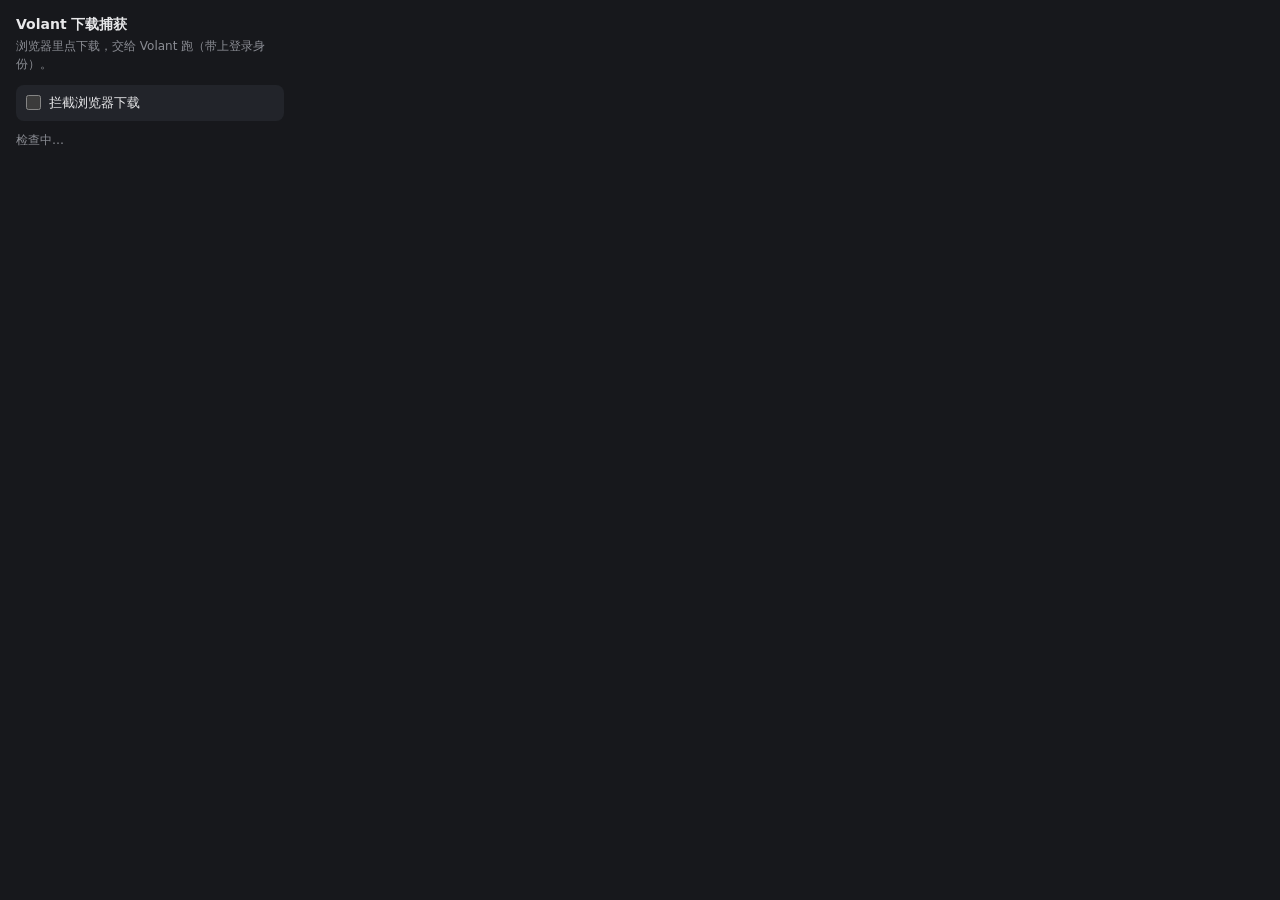
==== extension/popup.html @ 0ef4de4d "chore: import Volant baseline before GPUI migration" ====
<!doctype html>
<html lang="zh-CN">
  <head>
    <meta charset="utf-8" />
    <style>
      :root { color-scheme: dark; }
      body {
        margin: 0;
        padding: 14px 16px;
        width: 268px;
        background: #17181c;
        color: #e8e8ea;
        font: 13px/1.5 "Segoe UI", system-ui, sans-serif;
      }
      h1 { margin: 0 0 2px; font-size: 14px; font-weight: 600; }
      .sub { color: #8b8d94; font-size: 12px; margin-bottom: 12px; }
      label {
        display: flex; align-items: center; gap: 8px;
        padding: 8px 10px; border-radius: 8px; background: #22242a;
        cursor: pointer; user-select: none;
      }
      input { accent-color: #5b8cff; width: 15px; height: 15px; margin: 0; }
      #state { margin-top: 10px; font-size: 12px; color: #8b8d94; }
      .bad { color: #ff8f6b; }
      code { background: #22242a; padding: 1px 4px; border-radius: 4px; }
    </style>
  </head>
  <body>
    <h1>Volant 下载捕获</h1>
    <div class="sub">浏览器里点下载，交给 Volant 跑（带上登录身份）。</div>
    <label>
      <input id="on" type="checkbox" />
      <span>拦截浏览器下载</span>
    </label>
    <div id="state">检查中…</div>
    <script src="popup.js"></script>
  </body>
</html>
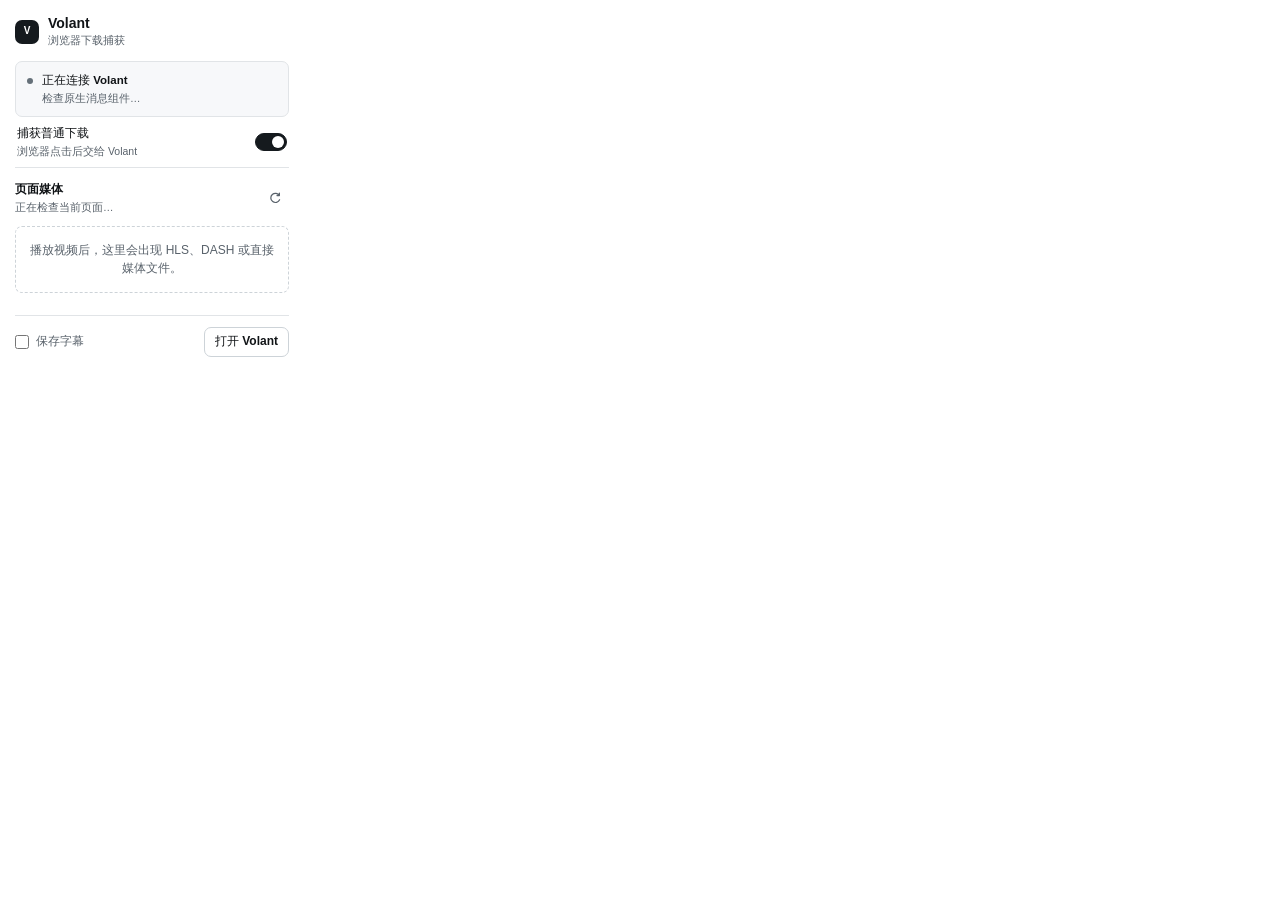
==== commit f933a736: "feat: complete GPUI redesign and download workflows" ====
--- a/extension/popup.html
+++ b/extension/popup.html
@@ -2,37 +2,68 @@
 <html lang="zh-CN">
   <head>
     <meta charset="utf-8" />
-    <style>
-      :root { color-scheme: dark; }
-      body {
-        margin: 0;
-        padding: 14px 16px;
-        width: 268px;
-        background: #17181c;
-        color: #e8e8ea;
-        font: 13px/1.5 "Segoe UI", system-ui, sans-serif;
-      }
-      h1 { margin: 0 0 2px; font-size: 14px; font-weight: 600; }
-      .sub { color: #8b8d94; font-size: 12px; margin-bottom: 12px; }
-      label {
-        display: flex; align-items: center; gap: 8px;
-        padding: 8px 10px; border-radius: 8px; background: #22242a;
-        cursor: pointer; user-select: none;
-      }
-      input { accent-color: #5b8cff; width: 15px; height: 15px; margin: 0; }
-      #state { margin-top: 10px; font-size: 12px; color: #8b8d94; }
-      .bad { color: #ff8f6b; }
-      code { background: #22242a; padding: 1px 4px; border-radius: 4px; }
-    </style>
+    <meta name="viewport" content="width=device-width, initial-scale=1" />
+    <title>Volant 下载捕获</title>
+    <link rel="stylesheet" href="popup.css" />
   </head>
   <body>
-    <h1>Volant 下载捕获</h1>
-    <div class="sub">浏览器里点下载，交给 Volant 跑（带上登录身份）。</div>
-    <label>
-      <input id="on" type="checkbox" />
-      <span>拦截浏览器下载</span>
-    </label>
-    <div id="state">检查中…</div>
+    <main class="popup">
+      <header class="header">
+        <div class="brand">
+          <span class="mark" aria-hidden="true">V</span>
+          <div>
+            <h1>Volant</h1>
+            <p>浏览器下载捕获</p>
+          </div>
+        </div>
+        <span id="version" class="version"></span>
+      </header>
+
+      <section id="status" class="status" aria-live="polite">
+        <span class="dot" aria-hidden="true"></span>
+        <span class="status-copy">
+          <strong id="status-title">正在连接 Volant</strong>
+          <span id="status-detail">检查原生消息组件…</span>
+        </span>
+      </section>
+
+      <label class="capture-row">
+        <span>
+          <strong>捕获普通下载</strong>
+          <small>浏览器点击后交给 Volant</small>
+        </span>
+        <input id="capture" type="checkbox" role="switch" checked />
+      </label>
+
+      <section class="media">
+        <div class="section-head">
+          <div>
+            <h2>页面媒体</h2>
+            <p id="media-summary">正在检查当前页面…</p>
+          </div>
+          <button id="refresh" class="icon-button" type="button" aria-label="刷新页面媒体" title="刷新">
+            <svg viewBox="0 0 16 16" aria-hidden="true">
+              <path d="M13 5.25V2.5m0 2.75H10.25M13 5.25A5.25 5.25 0 1 0 13.25 10"
+                fill="none" stroke="currentColor" stroke-width="1.4"
+                stroke-linecap="round" stroke-linejoin="round"/>
+            </svg>
+          </button>
+        </div>
+        <div id="media-empty" class="empty">
+          播放视频后，这里会出现 HLS、DASH 或直接媒体文件。
+        </div>
+        <ul id="media-list" aria-label="当前页面媒体"></ul>
+        <p id="media-feedback" class="feedback" aria-live="polite" hidden></p>
+      </section>
+
+      <footer class="footer">
+        <label class="subtitles">
+          <input id="subtitles" type="checkbox" />
+          保存字幕
+        </label>
+        <button id="open-app" class="secondary" type="button">打开 Volant</button>
+      </footer>
+    </main>
     <script src="popup.js"></script>
   </body>
 </html>
--- a/extension/popup.css
+++ b/extension/popup.css
@@ -0,0 +1,407 @@
+/* Volant's browser popup uses the Current semantic surface, not a separate theme. */
+:root {
+  color-scheme: light dark;
+  --paper: #ffffff;
+  --subtle: #f7f8fa;
+  --sunken: #f3f5f7;
+  --hover: #f2f4f6;
+  --ink: #111417;
+  --muted: #59626b;
+  --faint: #657079;
+  --rule: #e1e4e7;
+  --strong: #cdd3d8;
+  --current: #2f6bff;
+  --current-soft: #edf2ff;
+  --action: #151a1e;
+  --action-ink: #ffffff;
+  --success: #16765a;
+  --danger: #b3423d;
+  --warning: #94621c;
+  --shadow: 0 18px 52px rgba(14, 19, 24, .16), 0 2px 8px rgba(14, 19, 24, .08);
+}
+
+@media (prefers-color-scheme: dark) {
+  :root {
+    --paper: #15191f;
+    --subtle: #12161b;
+    --sunken: #171c22;
+    --hover: #1b2128;
+    --ink: #edf1f5;
+    --muted: #a2acb6;
+    --faint: #87929c;
+    --rule: #222830;
+    --strong: #34404c;
+    --current: #7299ff;
+    --current-soft: #202832;
+    --action: #7299ff;
+    --action-ink: #0d1422;
+    --success: #52d3a3;
+    --danger: #ff8078;
+    --warning: #e3a94f;
+    --shadow: 0 18px 52px rgba(0, 0, 0, .4), 0 2px 8px rgba(0, 0, 0, .24);
+  }
+}
+
+*,
+*::before,
+*::after {
+  box-sizing: border-box;
+}
+
+html,
+body {
+  margin: 0;
+  width: 304px;
+  min-height: 240px;
+  background: var(--paper);
+  color: var(--ink);
+}
+
+body {
+  font: 400 12px/1.45 "Segoe UI Variable Text", "Segoe UI", "Microsoft YaHei UI", sans-serif;
+}
+
+button,
+input {
+  font: inherit;
+}
+
+button {
+  color: inherit;
+}
+
+.popup {
+  padding: 15px 15px 13px;
+}
+
+.header {
+  display: flex;
+  align-items: flex-start;
+  justify-content: space-between;
+  gap: 12px;
+}
+
+.brand {
+  display: flex;
+  align-items: center;
+  gap: 9px;
+}
+
+.mark {
+  display: grid;
+  place-items: center;
+  width: 24px;
+  height: 24px;
+  border-radius: 7px;
+  background: var(--action);
+  color: var(--action-ink);
+  font-size: 10px;
+  font-weight: 800;
+  letter-spacing: -.02em;
+}
+
+h1,
+h2,
+p {
+  margin: 0;
+}
+
+h1 {
+  font-size: 14px;
+  font-weight: 630;
+  line-height: 1.2;
+}
+
+.brand p {
+  margin-top: 1px;
+  color: var(--muted);
+  font-size: 10.5px;
+}
+
+.version {
+  padding-top: 2px;
+  color: var(--faint);
+  font: 400 10px/1.2 "Cascadia Mono", Consolas, monospace;
+  font-variant-numeric: tabular-nums;
+}
+
+.status {
+  display: flex;
+  align-items: flex-start;
+  gap: 9px;
+  margin-top: 13px;
+  padding: 10px 11px;
+  border: 1px solid var(--rule);
+  border-radius: 7px;
+  background: var(--subtle);
+}
+
+.dot {
+  width: 6px;
+  height: 6px;
+  margin-top: 6px;
+  border-radius: 50%;
+  background: var(--faint);
+  flex: none;
+}
+
+.status[data-kind="ok"] .dot { background: var(--success); }
+.status[data-kind="bad"] .dot { background: var(--danger); }
+.status[data-kind="warn"] .dot { background: var(--warning); }
+
+.status-copy {
+  display: grid;
+  gap: 2px;
+  min-width: 0;
+}
+
+.status-copy strong {
+  font-size: 11.5px;
+  font-weight: 580;
+}
+
+.status-copy span {
+  overflow: hidden;
+  color: var(--muted);
+  font-size: 10.5px;
+  text-overflow: ellipsis;
+  white-space: nowrap;
+}
+
+.capture-row {
+  display: flex;
+  align-items: center;
+  justify-content: space-between;
+  gap: 14px;
+  min-height: 51px;
+  padding: 7px 2px;
+  border-bottom: 1px solid var(--rule);
+  cursor: pointer;
+}
+
+.capture-row > span {
+  display: grid;
+  gap: 2px;
+}
+
+.capture-row strong {
+  font-size: 11.5px;
+  font-weight: 560;
+}
+
+.capture-row small {
+  color: var(--muted);
+  font-size: 10.5px;
+}
+
+input[type="checkbox"][role="switch"] {
+  appearance: none;
+  position: relative;
+  width: 32px;
+  height: 18px;
+  margin: 0;
+  border: 1px solid var(--strong);
+  border-radius: 999px;
+  background: var(--sunken);
+  cursor: pointer;
+  transition: background 160ms ease-out, border-color 160ms ease-out;
+}
+
+input[type="checkbox"][role="switch"]::after {
+  content: "";
+  position: absolute;
+  top: 2px;
+  left: 2px;
+  width: 12px;
+  height: 12px;
+  border-radius: 50%;
+  background: var(--paper);
+  box-shadow: 0 1px 2px rgba(0, 0, 0, .18);
+  transition: transform 160ms ease-out;
+}
+
+input[type="checkbox"][role="switch"]:checked {
+  border-color: var(--action);
+  background: var(--action);
+}
+
+input[type="checkbox"][role="switch"]:checked::after {
+  transform: translateX(14px);
+}
+
+.media {
+  padding-top: 13px;
+}
+
+.section-head {
+  display: flex;
+  align-items: center;
+  justify-content: space-between;
+  gap: 12px;
+}
+
+.section-head h2 {
+  font-size: 12px;
+  font-weight: 610;
+}
+
+.section-head p {
+  margin-top: 2px;
+  color: var(--muted);
+  font-size: 10.5px;
+}
+
+.icon-button {
+  display: grid;
+  place-items: center;
+  width: 28px;
+  height: 28px;
+  padding: 0;
+  border: 0;
+  border-radius: 7px;
+  background: transparent;
+  color: var(--muted);
+  cursor: pointer;
+}
+
+.icon-button:hover { background: var(--hover); color: var(--ink); }
+.icon-button svg { width: 14px; height: 14px; }
+
+.empty {
+  margin-top: 10px;
+  padding: 14px 12px;
+  border: 1px dashed var(--strong);
+  border-radius: 7px;
+  color: var(--muted);
+  text-align: center;
+  line-height: 1.55;
+}
+
+#media-list {
+  display: grid;
+  gap: 1px;
+  margin: 9px 0 0;
+  padding: 0;
+  list-style: none;
+}
+
+.media-item {
+  display: grid;
+  grid-template-columns: auto minmax(0, 1fr) auto;
+  align-items: center;
+  gap: 9px;
+  min-height: 46px;
+  padding: 6px 2px;
+  border-bottom: 1px solid var(--rule);
+}
+
+.tag {
+  display: grid;
+  place-items: center;
+  min-width: 38px;
+  height: 22px;
+  padding: 0 6px;
+  border: 1px solid var(--rule);
+  border-radius: 5px;
+  background: var(--sunken);
+  color: var(--muted);
+  font: 400 9.5px/1 "Cascadia Mono", Consolas, monospace;
+}
+
+.media-copy {
+  min-width: 0;
+}
+
+.media-name,
+.media-meta {
+  display: block;
+  overflow: hidden;
+  text-overflow: ellipsis;
+  white-space: nowrap;
+}
+
+.media-name {
+  font-size: 11.5px;
+  font-weight: 550;
+}
+
+.media-meta {
+  margin-top: 2px;
+  color: var(--muted);
+  font-size: 10px;
+}
+
+.download {
+  height: 28px;
+  padding: 0 8px;
+  border: 1px solid var(--strong);
+  border-radius: 7px;
+  background: var(--paper);
+  color: var(--ink);
+  font-size: 10.5px;
+  cursor: pointer;
+}
+
+.download:hover { background: var(--hover); }
+.download:disabled { opacity: .45; cursor: wait; }
+
+.feedback {
+  margin-top: 9px;
+  color: var(--muted);
+  font-size: 10.5px;
+}
+
+.feedback[data-bad="1"] { color: var(--danger); }
+
+.footer {
+  display: flex;
+  align-items: center;
+  justify-content: space-between;
+  gap: 12px;
+  margin-top: 13px;
+  padding-top: 11px;
+  border-top: 1px solid var(--rule);
+}
+
+.subtitles {
+  display: flex;
+  align-items: center;
+  gap: 7px;
+  color: var(--muted);
+  cursor: pointer;
+}
+
+.subtitles input {
+  width: 14px;
+  height: 14px;
+  margin: 0;
+  accent-color: var(--current);
+}
+
+.secondary {
+  height: 30px;
+  padding: 0 10px;
+  border: 1px solid var(--strong);
+  border-radius: 7px;
+  background: var(--paper);
+  color: var(--ink);
+  font-weight: 550;
+  cursor: pointer;
+}
+
+.secondary:hover { background: var(--hover); }
+
+button:focus-visible,
+input:focus-visible {
+  outline: 2px solid var(--current);
+  outline-offset: 2px;
+}
+
+button:disabled {
+  opacity: .45;
+  cursor: not-allowed;
+}
+
+@media (prefers-reduced-motion: reduce) {
+  *, *::before, *::after { transition: none !important; }
+}
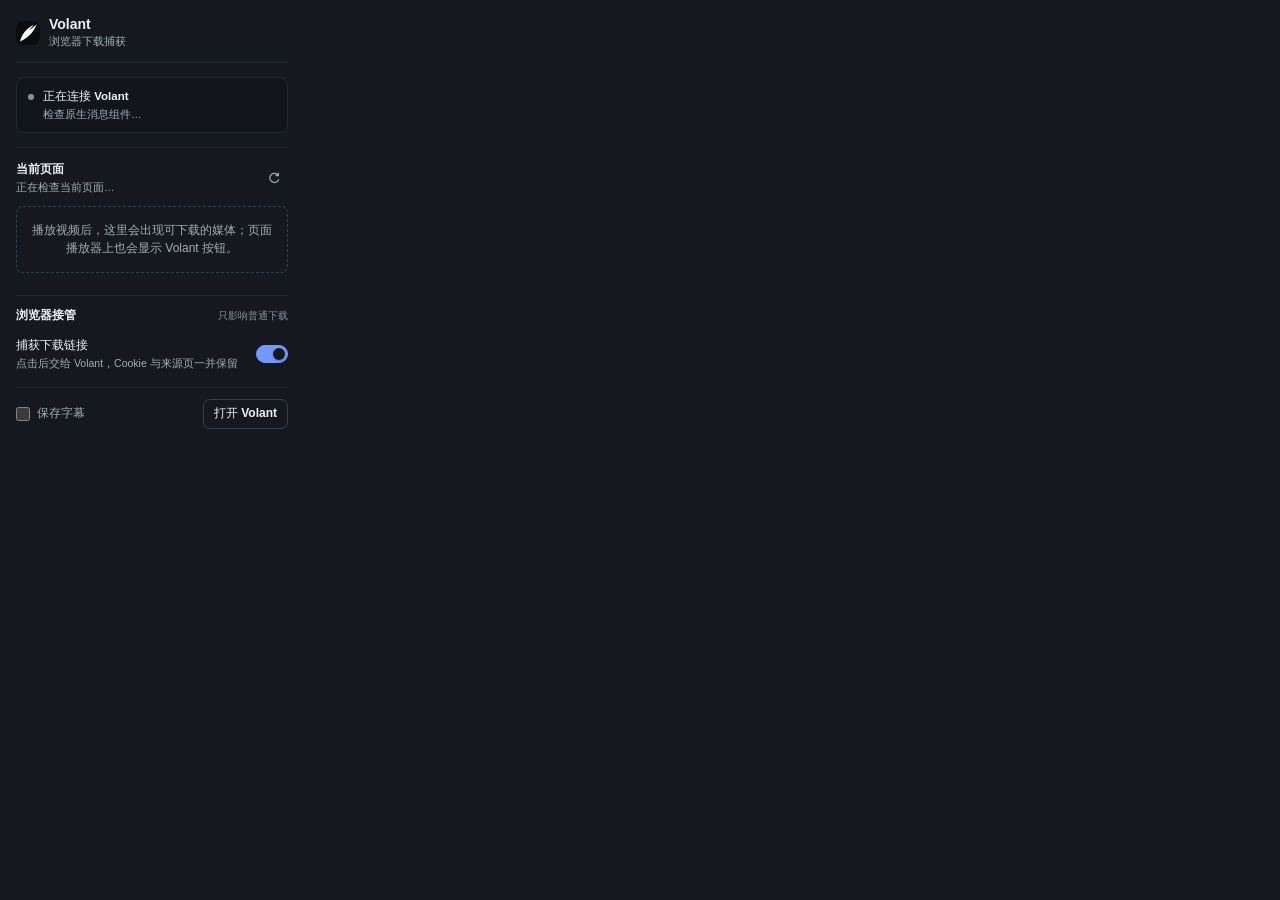
==== commit 079223d4: "feat: release Volant 0.6.21" ====
--- a/extension/popup.html
+++ b/extension/popup.html
@@ -10,7 +10,7 @@
     <main class="popup">
       <header class="header">
         <div class="brand">
-          <span class="mark" aria-hidden="true">V</span>
+          <img class="mark" src="icons/volant.svg" alt="" width="24" height="24" />
           <div>
             <h1>Volant</h1>
             <p>浏览器下载捕获</p>
@@ -27,18 +27,29 @@
         </span>
       </section>
 
-      <label class="capture-row">
-        <span>
-          <strong>捕获普通下载</strong>
-          <small>浏览器点击后交给 Volant</small>
-        </span>
-        <input id="capture" type="checkbox" role="switch" checked />
-      </label>
+      <section id="components" class="components" aria-label="视频组件状态" hidden>
+        <div class="components-head">
+          <strong>视频组件</strong>
+          <button id="open-components" type="button">在 Volant 中准备</button>
+        </div>
+        <div class="component-row">
+          <span>解析器</span>
+          <span id="ytdlp-state" class="component-state">未检测</span>
+        </div>
+        <div class="component-row">
+          <span>MP4 合成</span>
+          <span id="ffmpeg-state" class="component-state">未检测</span>
+        </div>
+        <div class="component-row">
+          <span>JavaScript 运行时</span>
+          <span id="js-runtime-state" class="component-state">未检测</span>
+        </div>
+      </section>
 
       <section class="media">
         <div class="section-head">
           <div>
-            <h2>页面媒体</h2>
+            <h2>当前页面</h2>
             <p id="media-summary">正在检查当前页面…</p>
           </div>
           <button id="refresh" class="icon-button" type="button" aria-label="刷新页面媒体" title="刷新">
@@ -50,11 +61,25 @@
           </button>
         </div>
         <div id="media-empty" class="empty">
-          播放视频后，这里会出现 HLS、DASH 或直接媒体文件。
+          播放视频后，这里会出现可下载的媒体；页面播放器上也会显示 Volant 按钮。
         </div>
         <ul id="media-list" aria-label="当前页面媒体"></ul>
         <p id="media-feedback" class="feedback" aria-live="polite" hidden></p>
       </section>
+
+      <div class="settings-block">
+        <div class="settings-title">
+          <span>浏览器接管</span>
+          <small>只影响普通下载</small>
+        </div>
+        <label class="capture-row">
+          <span>
+            <strong>捕获下载链接</strong>
+            <small>点击后交给 Volant，Cookie 与来源页一并保留</small>
+          </span>
+          <input id="capture" type="checkbox" role="switch" checked />
+        </label>
+      </div>
 
       <footer class="footer">
         <label class="subtitles">
--- a/extension/popup.css
+++ b/extension/popup.css
@@ -1,45 +1,23 @@
-/* Volant's browser popup uses the Current semantic surface, not a separate theme. */
+/* Volant's browser surfaces use the Current dark semantic palette. */
 :root {
-  color-scheme: light dark;
-  --paper: #ffffff;
-  --subtle: #f7f8fa;
-  --sunken: #f3f5f7;
-  --hover: #f2f4f6;
-  --ink: #111417;
-  --muted: #59626b;
-  --faint: #657079;
-  --rule: #e1e4e7;
-  --strong: #cdd3d8;
-  --current: #2f6bff;
-  --current-soft: #edf2ff;
-  --action: #151a1e;
-  --action-ink: #ffffff;
-  --success: #16765a;
-  --danger: #b3423d;
-  --warning: #94621c;
-  --shadow: 0 18px 52px rgba(14, 19, 24, .16), 0 2px 8px rgba(14, 19, 24, .08);
-}
-
-@media (prefers-color-scheme: dark) {
-  :root {
-    --paper: #15191f;
-    --subtle: #12161b;
-    --sunken: #171c22;
-    --hover: #1b2128;
-    --ink: #edf1f5;
-    --muted: #a2acb6;
-    --faint: #87929c;
-    --rule: #222830;
-    --strong: #34404c;
-    --current: #7299ff;
-    --current-soft: #202832;
-    --action: #7299ff;
-    --action-ink: #0d1422;
-    --success: #52d3a3;
-    --danger: #ff8078;
-    --warning: #e3a94f;
-    --shadow: 0 18px 52px rgba(0, 0, 0, .4), 0 2px 8px rgba(0, 0, 0, .24);
-  }
+  color-scheme: dark;
+  --paper: #15191f;
+  --subtle: #12161b;
+  --sunken: #171c22;
+  --hover: #1b2128;
+  --ink: #edf1f5;
+  --muted: #a2acb6;
+  --faint: #87929c;
+  --rule: #222830;
+  --strong: #34404c;
+  --current: #7299ff;
+  --current-soft: #202832;
+  --action: #7299ff;
+  --action-ink: #0d1422;
+  --success: #52d3a3;
+  --danger: #ff8078;
+  --warning: #e3a94f;
+  --shadow: 0 18px 52px rgba(0, 0, 0, .4), 0 2px 8px rgba(0, 0, 0, .24);
 }
 
 *,
@@ -71,7 +49,7 @@
 }
 
 .popup {
-  padding: 15px 15px 13px;
+  padding: 16px 16px 13px;
 }
 
 .header {
@@ -79,6 +57,8 @@
   align-items: flex-start;
   justify-content: space-between;
   gap: 12px;
+  padding-bottom: 13px;
+  border-bottom: 1px solid var(--rule);
 }
 
 .brand {
@@ -88,16 +68,11 @@
 }
 
 .mark {
-  display: grid;
-  place-items: center;
   width: 24px;
   height: 24px;
   border-radius: 7px;
-  background: var(--action);
-  color: var(--action-ink);
-  font-size: 10px;
-  font-weight: 800;
-  letter-spacing: -.02em;
+  display: block;
+  flex: none;
 }
 
 h1,
@@ -129,7 +104,7 @@
   display: flex;
   align-items: flex-start;
   gap: 9px;
-  margin-top: 13px;
+  margin-top: 14px;
   padding: 10px 11px;
   border: 1px solid var(--rule);
   border-radius: 7px;
@@ -168,14 +143,71 @@
   white-space: nowrap;
 }
 
+.components {
+  display: grid;
+  gap: 7px;
+  margin-top: 9px;
+  padding: 10px 11px;
+  border: 1px solid var(--rule);
+  border-radius: 7px;
+  background: var(--sunken);
+}
+
+.components[hidden] {
+  display: none;
+}
+
+.components-head {
+  display: flex;
+  align-items: center;
+  justify-content: space-between;
+  gap: 10px;
+}
+
+.components-head strong {
+  font-size: 11px;
+  font-weight: 580;
+}
+
+.components-head button {
+  padding: 0;
+  border: 0;
+  background: transparent;
+  color: var(--current);
+  font-size: 10.5px;
+  font-weight: 560;
+  cursor: pointer;
+}
+
+.components-head button:hover {
+  text-decoration: underline;
+}
+
+.component-row {
+  display: flex;
+  align-items: center;
+  justify-content: space-between;
+  gap: 12px;
+  color: var(--muted);
+  font-size: 10.5px;
+}
+
+.component-state {
+  color: var(--success);
+  font: 400 9.5px/1 "Cascadia Mono", Consolas, monospace;
+}
+
+.component-state[data-bad="1"] {
+  color: var(--warning);
+}
+
 .capture-row {
   display: flex;
   align-items: center;
   justify-content: space-between;
   gap: 14px;
   min-height: 51px;
-  padding: 7px 2px;
-  border-bottom: 1px solid var(--rule);
+  padding: 10px 0 1px;
   cursor: pointer;
 }
 
@@ -230,7 +262,9 @@
 }
 
 .media {
+  margin-top: 14px;
   padding-top: 13px;
+  border-top: 1px solid var(--rule);
 }
 
 .section-head {
@@ -293,6 +327,10 @@
   min-height: 46px;
   padding: 6px 2px;
   border-bottom: 1px solid var(--rule);
+}
+
+.media-item:hover {
+  background: var(--hover);
 }
 
 .tag {
@@ -334,15 +372,16 @@
 .download {
   height: 28px;
   padding: 0 8px;
-  border: 1px solid var(--strong);
-  border-radius: 7px;
-  background: var(--paper);
-  color: var(--ink);
-  font-size: 10.5px;
-  cursor: pointer;
-}
-
-.download:hover { background: var(--hover); }
+  border: 1px solid var(--action);
+  border-radius: 7px;
+  background: var(--action);
+  color: var(--action-ink);
+  font-size: 10.5px;
+  font-weight: 560;
+  cursor: pointer;
+}
+
+.download:hover { opacity: .88; }
 .download:disabled { opacity: .45; cursor: wait; }
 
 .feedback {
@@ -353,12 +392,35 @@
 
 .feedback[data-bad="1"] { color: var(--danger); }
 
+.settings-block {
+  margin-top: 13px;
+  padding-top: 11px;
+  border-top: 1px solid var(--rule);
+}
+
+.settings-title {
+  display: flex;
+  align-items: baseline;
+  justify-content: space-between;
+  gap: 10px;
+}
+
+.settings-title span {
+  font-size: 12px;
+  font-weight: 610;
+}
+
+.settings-title small {
+  color: var(--faint);
+  font-size: 10px;
+}
+
 .footer {
   display: flex;
   align-items: center;
   justify-content: space-between;
   gap: 12px;
-  margin-top: 13px;
+  margin-top: 12px;
   padding-top: 11px;
   border-top: 1px solid var(--rule);
 }
